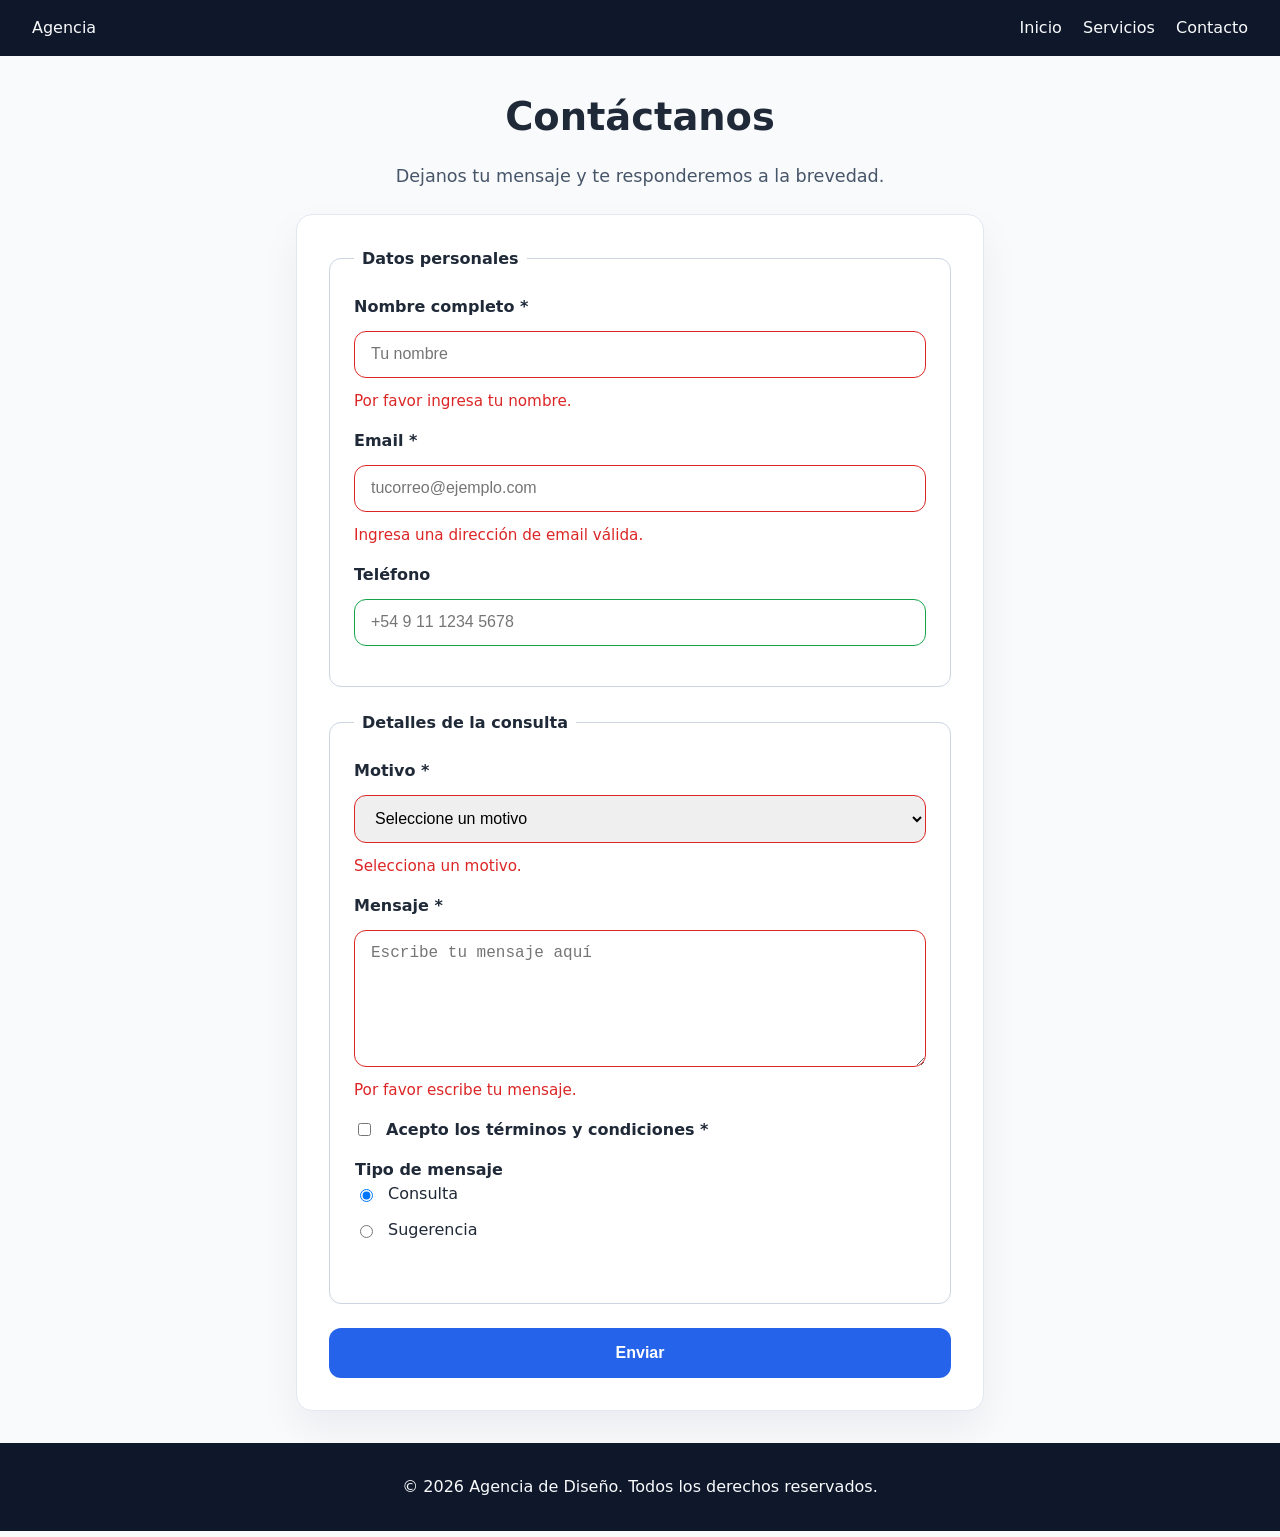
==== modulo-01_html-css/ejercicio-02_formularios/solucion/index.html @ eb450ded "arregle que tenia 2 inicios" ====
<!DOCTYPE html>
<html lang="es">
<head>
  <meta charset="UTF-8">
  <meta name="viewport" content="width=device-width, initial-scale=1.0">
  <title>Contacto | Agencia de Diseño</title>
  <link rel="stylesheet" href="styles.css">
</head>
<body>
  <header class="site-header">
    <div class="brand">
      <span class="logo">Agencia</span>
    </div>
    <nav class="site-nav" aria-label="Navegación principal">
      <a href="#inicio">Inicio</a>
      <a href="#servicios">Servicios</a>
      <a href="#contacto">Contacto</a>
    </nav>
  </header>

  <main>
    <section class="hero" id="contacto">
      <h1>Contáctanos</h1>
      <p>Dejanos tu mensaje y te responderemos a la brevedad.</p>
    </section>

    <section class="contact-form">
      <form action="#" method="POST">
        <fieldset>
          <legend>Datos personales</legend>

          <div class="form-field">
            <label for="nombre">Nombre completo <span aria-hidden="true">*</span></label>
            <input id="nombre" name="nombre" type="text" required aria-required="true" placeholder="Tu nombre" aria-describedby="nombre-error" />
            <span class="error-message" id="nombre-error">Por favor ingresa tu nombre.</span>
          </div>

          <div class="form-field">
            <label for="email">Email <span aria-hidden="true">*</span></label>
            <input id="email" name="email" type="email" required aria-required="true" placeholder="tucorreo@ejemplo.com" pattern="^[^\s@]+@[^\s@]+\.[^\s@]+$" aria-describedby="email-error" />
            <span class="error-message" id="email-error">Ingresa una dirección de email válida.</span>
          </div>

          <div class="form-field">
            <label for="telefono">Teléfono</label>
            <input id="telefono" name="telefono" type="tel" placeholder="+54 9 11 1234 5678" pattern="^\+?[0-9\s-]{7,20}$" aria-describedby="telefono-error" />
            <span class="error-message" id="telefono-error">Ingresa un número de teléfono válido.</span>
          </div>
        </fieldset>

        <fieldset>
          <legend>Detalles de la consulta</legend>

          <div class="form-field">
            <label for="motivo">Motivo <span aria-hidden="true">*</span></label>
            <select id="motivo" name="motivo" required aria-required="true" aria-describedby="motivo-error">
              <option value="">Seleccione un motivo</option>
              <option value="consulta">Consulta</option>
              <option value="sugerencia">Sugerencia</option>
              <option value="presupuesto">Presupuesto</option>
            </select>
            <span class="error-message" id="motivo-error">Selecciona un motivo.</span>
          </div>

          <div class="form-field">
            <label for="mensaje">Mensaje <span aria-hidden="true">*</span></label>
            <textarea id="mensaje" name="mensaje" rows="6" required aria-required="true" placeholder="Escribe tu mensaje aquí"></textarea>
            <span class="error-message" id="mensaje-error">Por favor escribe tu mensaje.</span>
          </div>

          <div class="form-field checkbox-field">
            <input id="terminos" name="terminos" type="checkbox" required aria-required="true" />
            <label for="terminos">Acepto los términos y condiciones <span aria-hidden="true">*</span></label>
          </div>

          <fieldset class="radio-group">
            <legend>Tipo de mensaje</legend>
            <div class="radio-item">
              <input id="tipo-consulta" name="tipo" type="radio" value="consulta" checked />
              <label for="tipo-consulta">Consulta</label>
            </div>
            <div class="radio-item">
              <input id="tipo-sugerencia" name="tipo" type="radio" value="sugerencia" />
              <label for="tipo-sugerencia">Sugerencia</label>
            </div>
          </fieldset>
        </fieldset>

        <button type="submit" class="submit-button">Enviar</button>
      </form>
    </section>
  </main>

  <footer class="site-footer">
    <p>© 2026 Agencia de Diseño. Todos los derechos reservados.</p>
  </footer>

  <!-- La diferencia entre aria-required y required es: aria-required comunica a las tecnologías de asistencia que el campo es obligatorio, mientras que required activa la validación HTML5 del formulario. -->
</body>
</html>
---- modulo-01_html-css/ejercicio-02_formularios/solucion/styles.css ----
/* TP-CHECK: 1.2 | FACU-FAUSTINO | un label explícito con for es importante porque: permite relacionar el texto visible con el control de formulario, mejora la accesibilidad y facilita el foco para usuarios con teclado o lectores de pantalla */

:root {
  font-family: Inter, system-ui, sans-serif;
  color: #1f2937;
  background: #f8fafc;
  line-height: 1.5;
}

* {
  box-sizing: border-box;
}

body {
  margin: 0;
  min-height: 100vh;
}

.site-header,
.site-footer {
  background: #0f172a;
  color: #f8fafc;
  padding: 1rem 2rem;
}

.site-header {
  display: flex;
  justify-content: space-between;
  align-items: center;
}

.site-nav a {
  margin-left: 1rem;
  color: inherit;
  text-decoration: none;
}

.site-nav a:hover,
.site-nav a:focus-visible {
  text-decoration: underline;
}

.hero {
  max-width: 720px;
  margin: 2rem auto 1.5rem;
  padding: 0 1rem;
  text-align: center;
}

.hero h1 {
  font-size: clamp(2rem, 3vw, 3rem);
  margin-bottom: 0.5rem;
}

.hero p {
  color: #475569;
  font-size: 1.1rem;
}

.contact-form {
  max-width: 720px;
  margin: 0 auto 2rem;
  padding: 0 1rem;
}

form {
  background: #ffffff;
  border: 1px solid #e2e8f0;
  border-radius: 1rem;
  padding: 2rem;
  box-shadow: 0 18px 40px rgba(15, 23, 42, 0.06);
}

fieldset {
  border: 1px solid #cbd5e1;
  border-radius: 0.75rem;
  margin: 0 0 1.5rem;
  padding: 1.5rem;
}

legend {
  font-weight: 700;
  padding: 0 0.5rem;
}

.form-field {
  display: grid;
  gap: 0.5rem;
  margin-bottom: 1rem;
}

.form-field label {
  font-weight: 600;
}

.form-field input,
.form-field select,
.form-field textarea {
  width: 100%;
  border: 1px solid #cbd5e1;
  border-radius: 0.75rem;
  padding: 0.85rem 1rem;
  font-size: 1rem;
  transition: border-color 0.2s ease, box-shadow 0.2s ease;
}

.form-field input:focus,
.form-field select:focus,
.form-field textarea:focus {
  outline: 3px solid #2563eb;
  outline-offset: 2px;
}

.form-field input:hover,
.form-field select:hover,
.form-field textarea:hover {
  border-color: #94a3b8;
}

.form-field input:invalid,
.form-field select:invalid,
.form-field textarea:invalid {
  border-color: #dc2626;
}

.form-field input:valid,
.form-field select:valid,
.form-field textarea:valid {
  border-color: #16a34a;
}

.form-field input:disabled,
.form-field select:disabled,
.form-field textarea:disabled {
  background: #e2e8f0;
  color: #64748b;
}

.error-message {
  color: #dc2626;
  font-size: 0.95rem;
  display: none;
}

.form-field input:invalid + .error-message,
.form-field select:invalid + .error-message,
.form-field textarea:invalid + .error-message {
  display: block;
}

.checkbox-field {
  display: flex;
  align-items: center;
  gap: 0.75rem;
}

.checkbox-field input {
  width: auto;
}

.radio-group {
  border-color: transparent;
  padding: 0 0 0 0;
  margin-top: 0.5rem;
}

.radio-group legend {
  padding: 0;
}

.radio-item {
  display: flex;
  align-items: center;
  gap: 0.75rem;
  margin-bottom: 0.75rem;
}

.radio-item input {
  width: auto;
}

.submit-button {
  display: inline-flex;
  align-items: center;
  justify-content: center;
  width: 100%;
  padding: 1rem;
  border: none;
  border-radius: 0.75rem;
  background: #2563eb;
  color: #ffffff;
  font-size: 1rem;
  font-weight: 700;
  cursor: pointer;
  transition: background 0.2s ease, transform 0.2s ease;
}

.submit-button:hover,
.submit-button:focus-visible {
  background: #1d4ed8;
}

.submit-button:active {
  transform: translateY(1px);
}

.site-footer {
  text-align: center;
}

@media (min-width: 640px) {
  .form-field {
    gap: 0.75rem;
  }
}
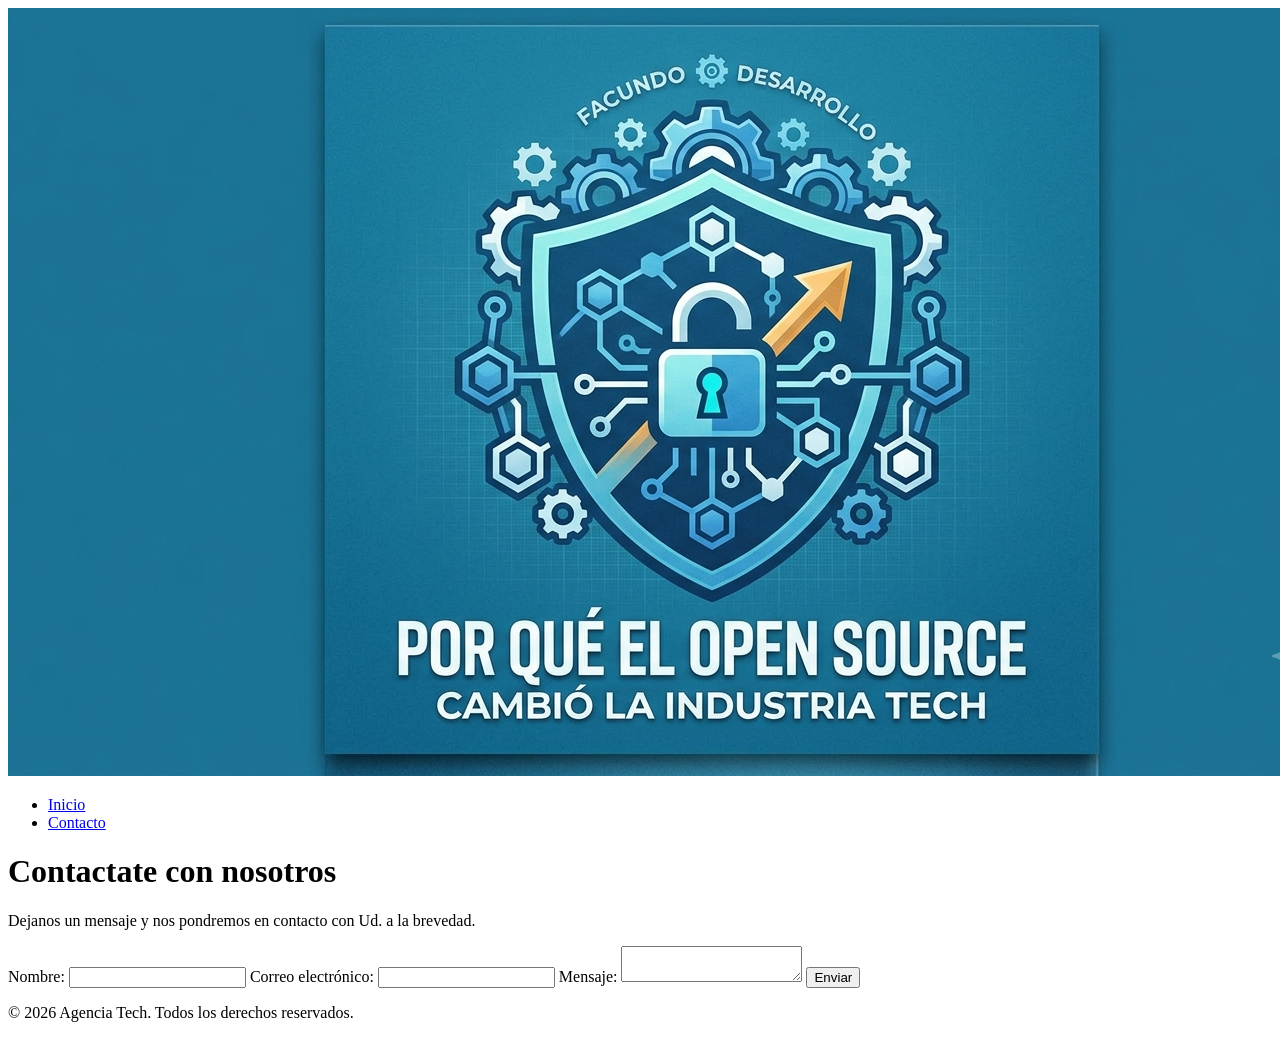
==== commit f6846864: "ejericio 2 req 1.2.1" ====
--- a/modulo-01_html-css/ejercicio-02_formularios/solucion/index.html
+++ b/modulo-01_html-css/ejercicio-02_formularios/solucion/index.html
@@ -1,100 +1,43 @@
 <!DOCTYPE html>
 <html lang="es">
 <head>
-  <meta charset="UTF-8">
-  <meta name="viewport" content="width=device-width, initial-scale=1.0">
-  <title>Contacto | Agencia de Diseño</title>
-  <link rel="stylesheet" href="styles.css">
+    <meta charset="UTF-8">
+    <meta name="viewport" content="width=device-width, initial-scale=1.0">
+    <title>Contacto Agencia Tech</title>
 </head>
 <body>
-  <header class="site-header">
-    <div class="brand">
-      <span class="logo">Agencia</span>
-    </div>
-    <nav class="site-nav" aria-label="Navegación principal">
-      <a href="#inicio">Inicio</a>
-      <a href="#servicios">Servicios</a>
-      <a href="#contacto">Contacto</a>
-    </nav>
-  </header>
 
-  <main>
-    <section class="hero" id="contacto">
-      <h1>Contáctanos</h1>
-      <p>Dejanos tu mensaje y te responderemos a la brevedad.</p>
-    </section>
+    <header> 
+        <img src="logo.png" alt="Logo Agencia Tech">
+        <nav>
+            <ul>
+                <li><a href="#">Inicio</a></li>
+                <li><a href="#">Contacto</a></li>
+            </ul>
+        </nav>
+    </header>
 
-    <section class="contact-form">
-      <form action="#" method="POST">
-        <fieldset>
-          <legend>Datos personales</legend>
+    <main>
+        <h1>Contactate con nosotros</h1>
+        <p>Dejanos un mensaje y nos pondremos en contacto con Ud. a la brevedad.</p>
 
-          <div class="form-field">
-            <label for="nombre">Nombre completo <span aria-hidden="true">*</span></label>
-            <input id="nombre" name="nombre" type="text" required aria-required="true" placeholder="Tu nombre" aria-describedby="nombre-error" />
-            <span class="error-message" id="nombre-error">Por favor ingresa tu nombre.</span>
-          </div>
+         <form action="procesar_formulario.php" method="post">
+            <label for="nombre">Nombre:</label>
+            <input type="text" id="nombre" name="nombre" required>
 
-          <div class="form-field">
-            <label for="email">Email <span aria-hidden="true">*</span></label>
-            <input id="email" name="email" type="email" required aria-required="true" placeholder="tucorreo@ejemplo.com" pattern="^[^\s@]+@[^\s@]+\.[^\s@]+$" aria-describedby="email-error" />
-            <span class="error-message" id="email-error">Ingresa una dirección de email válida.</span>
-          </div>
+            <label for="email">Correo electrónico:</label>
+            <input type="email" id="email" name="email" required>
 
-          <div class="form-field">
-            <label for="telefono">Teléfono</label>
-            <input id="telefono" name="telefono" type="tel" placeholder="+54 9 11 1234 5678" pattern="^\+?[0-9\s-]{7,20}$" aria-describedby="telefono-error" />
-            <span class="error-message" id="telefono-error">Ingresa un número de teléfono válido.</span>
-          </div>
-        </fieldset>
+            <label for="mensaje">Mensaje:</label>
+            <textarea id="mensaje" name="mensaje" required></textarea>
 
-        <fieldset>
-          <legend>Detalles de la consulta</legend>
+            <button type="submit">Enviar</button>
+        </form>
+    </main>
 
-          <div class="form-field">
-            <label for="motivo">Motivo <span aria-hidden="true">*</span></label>
-            <select id="motivo" name="motivo" required aria-required="true" aria-describedby="motivo-error">
-              <option value="">Seleccione un motivo</option>
-              <option value="consulta">Consulta</option>
-              <option value="sugerencia">Sugerencia</option>
-              <option value="presupuesto">Presupuesto</option>
-            </select>
-            <span class="error-message" id="motivo-error">Selecciona un motivo.</span>
-          </div>
+    <footer>
+        <p>&copy; 2026 Agencia Tech. Todos los derechos reservados.</p>
+    </footer>
 
-          <div class="form-field">
-            <label for="mensaje">Mensaje <span aria-hidden="true">*</span></label>
-            <textarea id="mensaje" name="mensaje" rows="6" required aria-required="true" placeholder="Escribe tu mensaje aquí"></textarea>
-            <span class="error-message" id="mensaje-error">Por favor escribe tu mensaje.</span>
-          </div>
-
-          <div class="form-field checkbox-field">
-            <input id="terminos" name="terminos" type="checkbox" required aria-required="true" />
-            <label for="terminos">Acepto los términos y condiciones <span aria-hidden="true">*</span></label>
-          </div>
-
-          <fieldset class="radio-group">
-            <legend>Tipo de mensaje</legend>
-            <div class="radio-item">
-              <input id="tipo-consulta" name="tipo" type="radio" value="consulta" checked />
-              <label for="tipo-consulta">Consulta</label>
-            </div>
-            <div class="radio-item">
-              <input id="tipo-sugerencia" name="tipo" type="radio" value="sugerencia" />
-              <label for="tipo-sugerencia">Sugerencia</label>
-            </div>
-          </fieldset>
-        </fieldset>
-
-        <button type="submit" class="submit-button">Enviar</button>
-      </form>
-    </section>
-  </main>
-
-  <footer class="site-footer">
-    <p>© 2026 Agencia de Diseño. Todos los derechos reservados.</p>
-  </footer>
-
-  <!-- La diferencia entre aria-required y required es: aria-required comunica a las tecnologías de asistencia que el campo es obligatorio, mientras que required activa la validación HTML5 del formulario. -->
 </body>
-</html>
+</html>
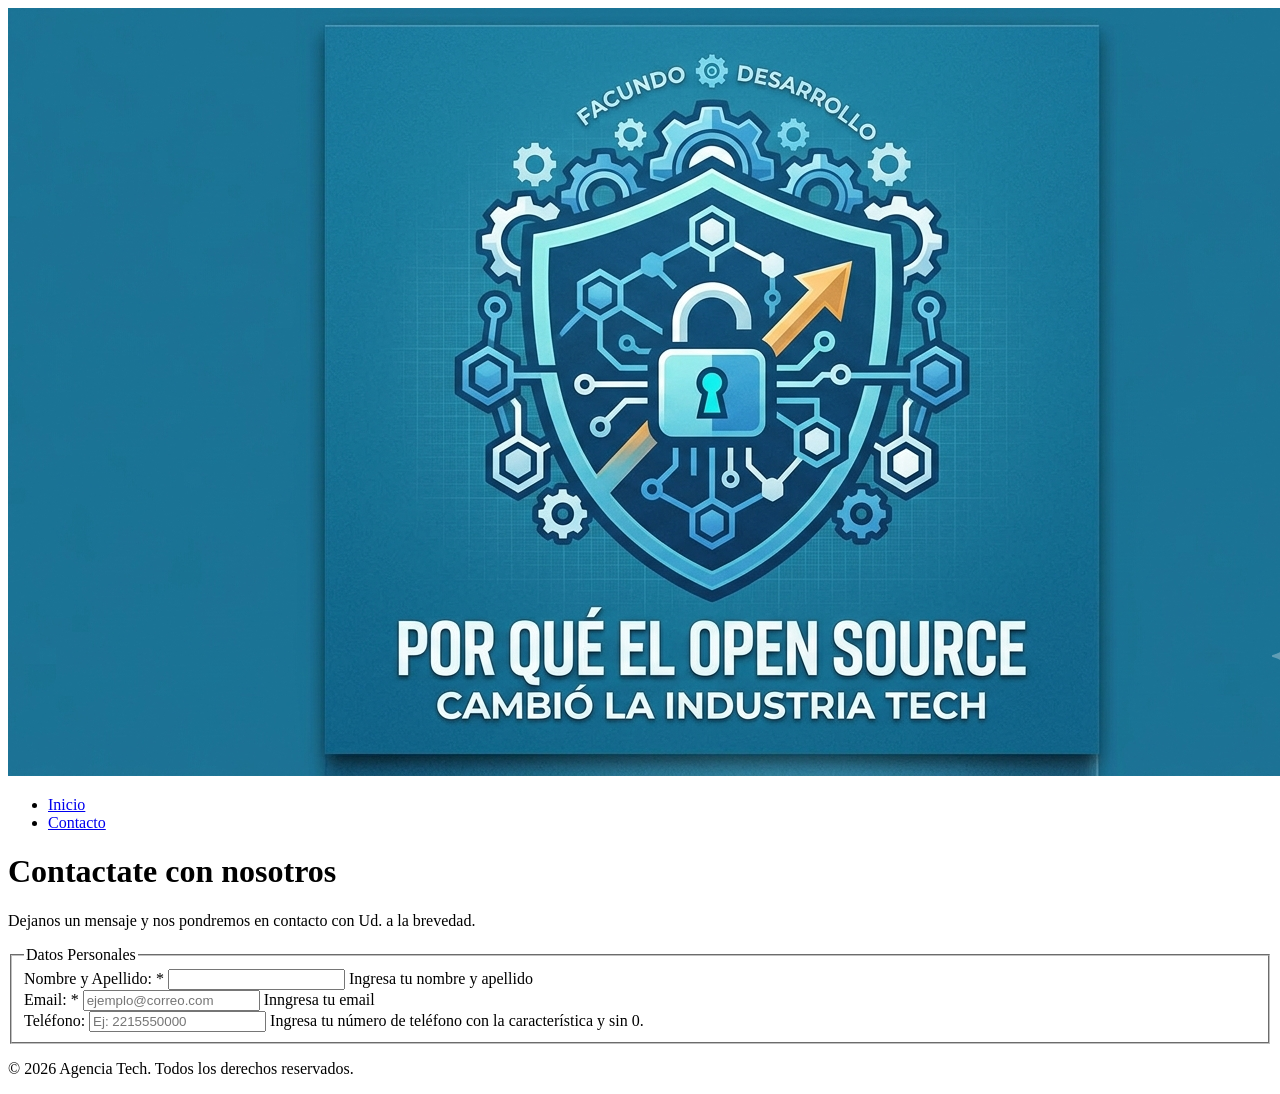
==== commit 4899173e: "corregi algunas cosas y subo el req 1.2.2 al 1.2.7" ====
--- a/modulo-01_html-css/ejercicio-02_formularios/solucion/index.html
+++ b/modulo-01_html-css/ejercicio-02_formularios/solucion/index.html
@@ -21,17 +21,27 @@
         <h1>Contactate con nosotros</h1>
         <p>Dejanos un mensaje y nos pondremos en contacto con Ud. a la brevedad.</p>
 
-         <form action="procesar_formulario.php" method="post">
-            <label for="nombre">Nombre:</label>
-            <input type="text" id="nombre" name="nombre" required>
+         <fieldset>
+                <legend>Datos Personales</legend>
+                
+                <div class="campo">
+                    <label for="nombre">Nombre y Apellido: <span aria-hidden="true" class="req-star">*</span></label>
+                    <input type="text" id="nombreApellido" name="nombreApellido" required aria-required="true" aria-describedby="error-nombre">
+                    <span id="error-nombre" class="error-message">Ingresa tu nombre y apellido</span>
+                </div>
+                
+                <div class="campo">
+                    <label for="email">Email: <span aria-hidden="true" class="req-star">*</span></label>
+                    <input type="email" id="email" name="email" required aria-required="true" placeholder="ejemplo@correo.com" pattern="[a-z0-9._%+-]+@[a-z0-9.-]+\.[a-z]{2,}$" aria-describedby="error-email">
+                    <span id="error-email" class="error-message">Inngresa tu email</span>
+                </div>
 
-            <label for="email">Correo electrónico:</label>
-            <input type="email" id="email" name="email" required>
-
-            <label for="mensaje">Mensaje:</label>
-            <textarea id="mensaje" name="mensaje" required></textarea>
-
-            <button type="submit">Enviar</button>
+                <div class="campo">
+                    <label for="telefono">Teléfono:</label>
+                    <input type="tel" id="telefono" name="telefono" pattern="[0-9]{10}" placeholder="Ej: 2215550000" aria-describedby="error-telefono">
+                    <span id="error-telefono" class="error-message">Ingresa tu número de teléfono con la característica y sin 0.</span>
+                </div>   
+                </fieldset>
         </form>
     </main>
 
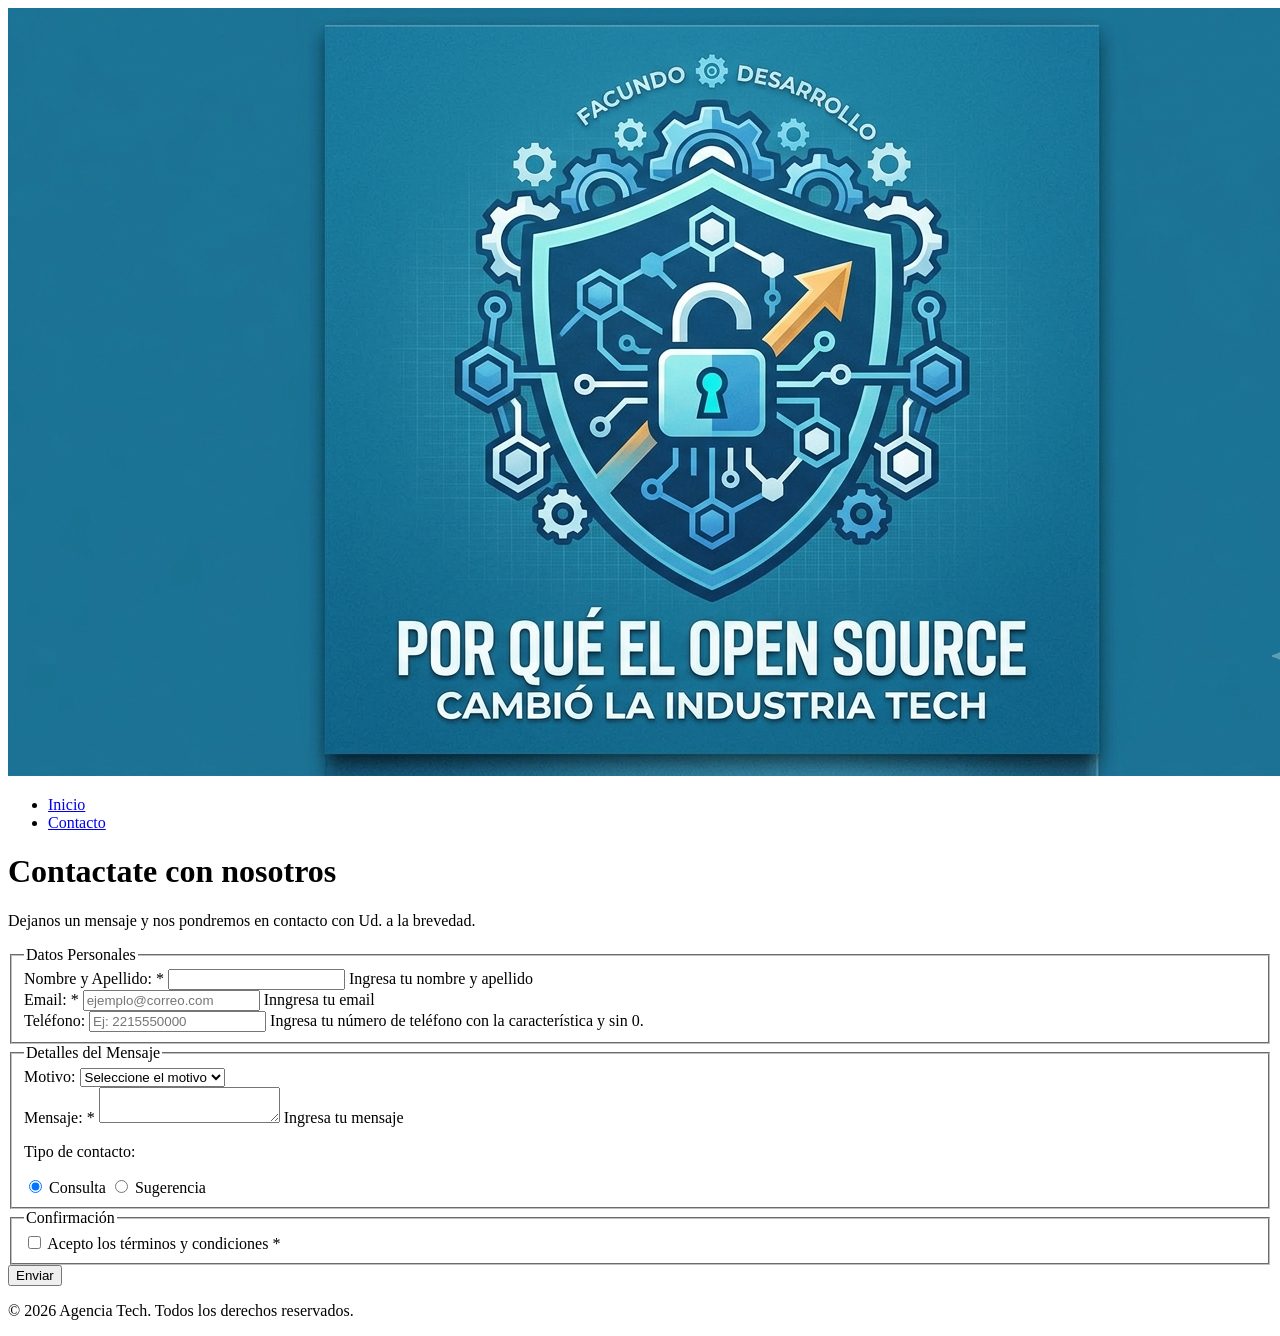
==== commit 46cc1579: "arme el formulario con el checkbox" ====
--- a/modulo-01_html-css/ejercicio-02_formularios/solucion/index.html
+++ b/modulo-01_html-css/ejercicio-02_formularios/solucion/index.html
@@ -21,11 +21,13 @@
         <h1>Contactate con nosotros</h1>
         <p>Dejanos un mensaje y nos pondremos en contacto con Ud. a la brevedad.</p>
 
+           <form action="/enviar-datos" method="POST">
+
          <fieldset>
                 <legend>Datos Personales</legend>
                 
                 <div class="campo">
-                    <label for="nombre">Nombre y Apellido: <span aria-hidden="true" class="req-star">*</span></label>
+                    <label for="nombreApellido">Nombre y Apellido: <span aria-hidden="true" class="req-star">*</span></label>
                     <input type="text" id="nombreApellido" name="nombreApellido" required aria-required="true" aria-describedby="error-nombre">
                     <span id="error-nombre" class="error-message">Ingresa tu nombre y apellido</span>
                 </div>
@@ -42,7 +44,50 @@
                     <span id="error-telefono" class="error-message">Ingresa tu número de teléfono con la característica y sin 0.</span>
                 </div>   
                 </fieldset>
-        </form>
+
+        <fieldset>
+                <legend>Detalles del Mensaje</legend>    
+
+
+                <div class="campo">
+                    <label for = "Motivo">Motivo:<label>
+                    <select id="Motivo" name="Motivo">
+                        <option value="">Seleccione el motivo</option>
+                        <option value="consulta">Presupuesto</option>
+                        <option value="consulta">Consulta</option>
+                        <option value="sugerencia">Soporte</option>
+                        <option value="reclamo">Reclamo</option>    
+                    </select>
+                </div>
+
+                <div class="campo">
+                    <label for="mensaje">Mensaje: <span aria-hidden="true" class="req-star">*</span></label>
+                    <textarea id="mensaje" name="mensaje" required aria-required="true" aria-describedby="error-mensaje"></textarea>
+                    <span id="error-mensaje" class="error-message">Ingresa tu mensaje</span>
+                </div>
+
+
+                <div class="campo-radio">
+                    <p>Tipo de contacto:</p>
+                    <input type="radio" id="tipo-consulta" name="tipo" value="consulta" checked>
+                    <label for="tipo-consulta">Consulta</label>
+                    
+                    <input type="radio" id="tipo-sugerencia" name="tipo" value="sugerencia">
+                    <label for="tipo-sugerencia">Sugerencia</label>
+                </div>
+            </fieldset>
+
+            <fieldset>
+                <legend>Confirmación</legend>
+                <div class="campo-checkbox">
+                    <input type="checkbox" id="terminos" name="terminos" required aria-required="true">
+                    <label for="terminos">Acepto los términos y condiciones <span aria-hidden="true" class="req-star">*</span></label>
+                </div>
+            </fieldset>
+
+            <div class="acciones">
+                <button type="submit">Enviar</button>
+            </div>
     </main>
 
     <footer>
